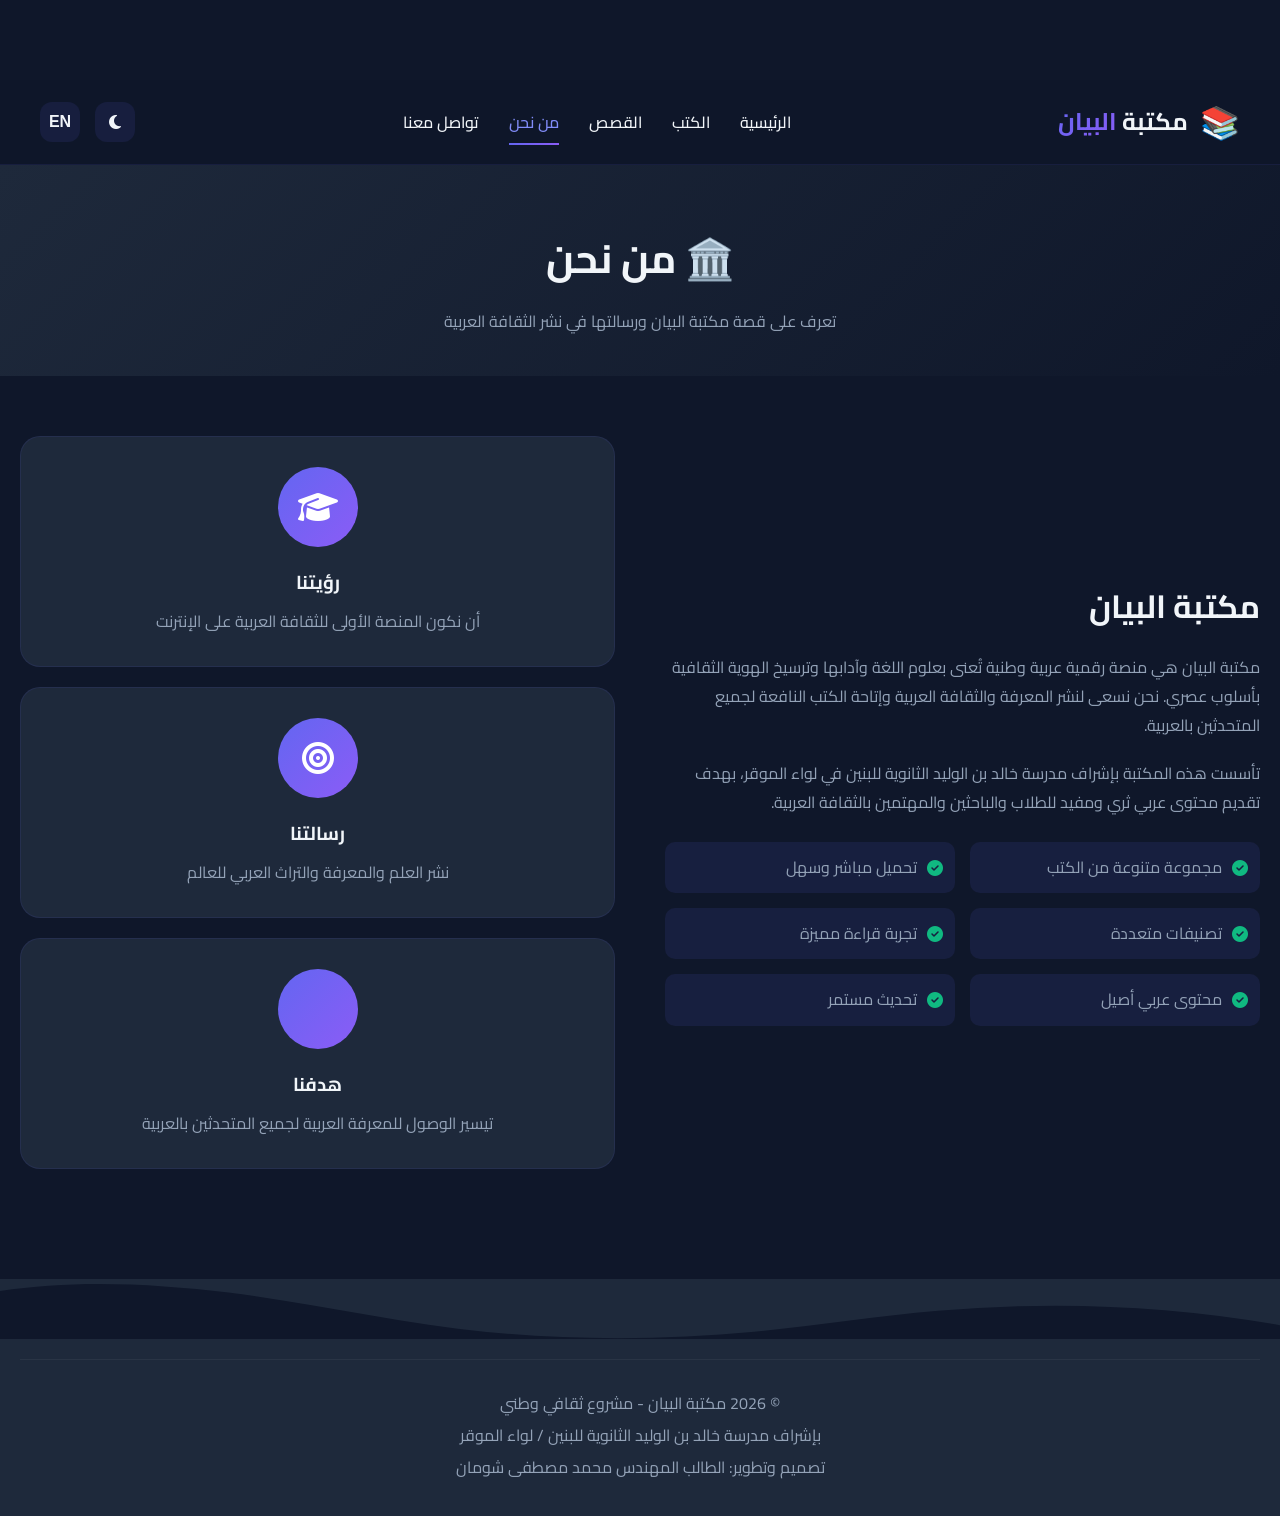
==== pages/about.html @ 8b84b19a "Add files via upload" ====
<!DOCTYPE html>
<html lang="ar" dir="rtl">
<head>
<meta charset="UTF-8">
<meta name="viewport" content="width=device-width, initial-scale=1.0">
<title data-i18n="aboutPageTitle">من نحن | مكتبة البيان</title>
<link rel="preconnect" href="https://fonts.googleapis.com">
<link rel="preconnect" href="https://fonts.gstatic.com" crossorigin>
<link href="https://fonts.googleapis.com/css2?family=Cairo:wght@300;400;500;600;700;800;900&display=swap" rel="stylesheet">
<link rel="stylesheet" href="https://cdnjs.cloudflare.com/ajax/libs/font-awesome/6.4.0/css/all.min.css">
<link rel="stylesheet" href="../style.css">
<style>
  body {
    padding-top: 80px;
    background: var(--dark-bg);
  }
  .page-header {
    text-align: center;
    padding: 60px 20px 40px;
    background: linear-gradient(135deg, #1e293b 0%, #0f172a 100%);
  }
  .page-header h1 {
    font-size: 2.5rem;
    margin-bottom: 15px;
  }
  .page-header p {
    color: var(--text-secondary);
    max-width: 600px;
    margin: 0 auto;
  }
  .about-page-section {
    padding: 60px 0;
  }
  .about-page-grid {
    display: grid;
    grid-template-columns: 1fr 1fr;
    gap: 50px;
    align-items: center;
  }
  .about-page-content h2 {
    font-size: 2rem;
    margin-bottom: 20px;
  }
  .about-page-content p {
    color: var(--text-secondary);
    line-height: 1.8;
    margin-bottom: 20px;
  }
  .about-page-features {
    display: grid;
    grid-template-columns: 1fr 1fr;
    gap: 15px;
    margin-top: 25px;
  }
  .about-page-features .feature-item {
    display: flex;
    align-items: center;
    gap: 10px;
    padding: 12px;
    background: rgba(99, 102, 241, 0.1);
    border-radius: 10px;
  }
  .about-page-features .feature-item i {
    color: var(--accent-color);
  }
  .about-page-visual {
    display: grid;
    gap: 20px;
  }
  .about-page-card {
    background: var(--dark-card);
    padding: 30px;
    border-radius: 20px;
    text-align: center;
    border: 1px solid rgba(99, 102, 241, 0.1);
  }
  .about-page-card .about-icon {
    width: 80px;
    height: 80px;
    margin: 0 auto 20px;
    background: linear-gradient(135deg, #6366f1 0%, #8b5cf6 100%);
    border-radius: 50%;
    display: flex;
    align-items: center;
    justify-content: center;
    font-size: 2rem;
    color: white;
  }
  .about-page-card h3 {
    margin-bottom: 10px;
  }
  .about-page-card p {
    color: var(--text-secondary);
    margin: 0;
  }
  @media (max-width: 768px) {
    .about-page-grid {
      grid-template-columns: 1fr;
    }
  }
</style>
</head>
<body>

<header class="main-header">
  <nav class="navbar">
    <div class="logo">
      <span class="logo-icon">📚</span>
      <span class="logo-text"><a href="../index.html" style="text-decoration:none;color:inherit;" data-i18n="libraryName">مكتبة <span class="highlight">البيان</span></a></span>
    </div>
    <ul class="nav-links">
      <li><a href="../index.html" data-i18n="home">الرئيسية</a></li>
      <li><a href="books.html" data-i18n="books">الكتب</a></li>
      <li><a href="stories.html" data-i18n="stories">القصص</a></li>
      <li><a href="about.html" class="active" data-i18n="about">من نحن</a></li>
      <li><a href="contact.html" data-i18n="contact">تواصل معنا</a></li>
    </ul>
    <div class="nav-controls">
      <button class="theme-btn" onclick="toggleTheme()" data-i18n-title="toggleTheme" title="تبديل الوضع"><i class="fas fa-moon"></i></button>
      <button class="lang-btn" onclick="toggleLanguage()">EN</button>
      <button class="menu-toggle" onclick="toggleMenu()"><i class="fas fa-bars"></i></button>
    </div>
  </nav>
</header>

<div class="page-header">
  <h1 data-i18n="aboutUsPage">🏛️ من نحن</h1>
  <p data-i18n="aboutUsPageDesc">تعرف على قصة مكتبة البيان ورسالتها في نشر الثقافة العربية</p>
</div>

<section class="about-page-section">
  <div class="container">
    <div class="about-page-grid">
      <div class="about-page-content">
        <h2 data-i18n="aboutHeading">مكتبة البيان</h2>
        <p data-i18n="aboutDesc">مكتبة البيان هي منصة رقمية عربية وطنية تُعنى بعلوم اللغة وآدابها وترسيخ الهوية الثقافية بأسلوب عصري. نحن نسعى لنشر المعرفة والثقافة العربية وإتاحة الكتب النافعة لجميع المتحدثين بالعربية.</p>
        <p data-i18n="aboutDesc2">تأسست هذه المكتبة بإشراف مدرسة خالد بن الوليد الثانوية للبنين في لواء الموقر، بهدف تقديم محتوى عربي ثري ومفيد للطلاب والباحثين والمهتمين بالثقافة العربية.</p>
        
        <div class="about-page-features">
          <div class="feature-item">
            <i class="fas fa-check-circle"></i>
            <span data-i18n="diverseBooksCollection">مجموعة متنوعة من الكتب</span>
          </div>
          <div class="feature-item">
            <i class="fas fa-check-circle"></i>
            <span data-i18n="easyDirectDownload">تحميل مباشر وسهل</span>
          </div>
          <div class="feature-item">
            <i class="fas fa-check-circle"></i>
            <span data-i18n="multipleCategoriesOption">تصنيفات متعددة</span>
          </div>
          <div class="feature-item">
            <i class="fas fa-check-circle"></i>
            <span data-i18n="greatReadingExperience">تجربة قراءة مميزة</span>
          </div>
          <div class="feature-item">
            <i class="fas fa-check-circle"></i>
            <span data-i18n="authenticArabicContent">محتوى عربي أصيل</span>
          </div>
          <div class="feature-item">
            <i class="fas fa-check-circle"></i>
            <span data-i18n="continuousUpdate">تحديث مستمر</span>
          </div>
        </div>
      </div>
      
      <div class="about-page-visual">
        <div class="about-page-card">
          <div class="about-icon"><i class="fas fa-graduation-cap"></i></div>
          <h3 data-i18n="ourVisionPage">رؤيتنا</h3>
          <p data-i18n="visionTextPage">أن نكون المنصة الأولى للثقافة العربية على الإنترنت</p>
        </div>
        <div class="about-page-card">
          <div class="about-icon"><i class="fas fa-bullseye"></i></div>
          <h3 data-i18n="ourMissionPage">رسالتنا</h3>
          <p data-i18n="missionTextPage">نشر العلم والمعرفة والتراث العربي للعالم</p>
        </div>
        <div class="about-page-card">
          <div class="about-icon"><i class="fas fa-target"></i></div>
          <h3 data-i18n="ourGoalPage">هدفنا</h3>
          <p data-i18n="goalTextPage">تيسير الوصول للمعرفة العربية لجميع المتحدثين بالعربية</p>
        </div>
      </div>
    </div>
  </div>
</section>

<footer class="main-footer">
  <div class="footer-wave">
    <svg data-name="Layer 1" xmlns="http://www.w3.org/2000/svg" viewBox="0 0 1200 120" preserveAspectRatio="none">
      <path d="M321.39,56.44c58-10.79,114.16-30.13,172-41.86,82.39-16.72,168.19-17.73,250.45-.39C823.78,31,906.67,72,985.66,92.83c70.05,18.48,146.53,26.09,214.34,3V0H0V27.35A600.21,600.21,0,0,0,321.39,56.44Z" class="shape-fill"></path>
    </svg>
  </div>
  <div class="footer-content">
    <div class="container">
      <div class="footer-bottom">
        <p>© 2026 <span data-i18n="footerBrand">مكتبة البيان</span> - <span data-i18n="copyright">مشروع ثقافي وطني</span></p>
        <p data-i18n="supervisedBySchool">بإشراف مدرسة خالد بن الوليد الثانوية للبنين / لواء الموقر</p>
         <p>تصميم وتطوير: الطالب المهندس محمد مصطفى شومان</p>
      </div>
    </div>
  </div>
</footer>

<div class="toast-container" id="toastContainer"></div>

<script src="../script.js"></script>
<script>
  document.addEventListener('DOMContentLoaded', function() {
    loadPreferences();
  });
</script>
</body>
</html>
---- style.css ----
/* ===================================
   مكتبة البيان - تصميم احترافي
   =================================== */

/* CSS Variables */
:root {
  --primary-color: #6366f1;
  --primary-dark: #4f46e5;
  --primary-light: #818cf8;
  --secondary-color: #f59e0b;
  --accent-color: #10b981;
  --danger-color: #ef4444;
  --dark-bg: #0f172a;
  --dark-card: #1e293b;
  --dark-border: #334155;
  --light-bg: #f8fafc;
  --light-card: #ffffff;
  --text-primary: #f1f5f9;
  --text-secondary: #94a3b8;
  --text-dark: #1e293b;
  --gradient-primary: linear-gradient(135deg, #6366f1 0%, #8b5cf6 100%);
  --gradient-hero: linear-gradient(135deg, #1e293b 0%, #0f172a 50%, #1e1b4b 100%);
  --shadow-sm: 0 1px 2px 0 rgba(0, 0, 0, 0.05);
  --shadow-md: 0 4px 6px -1px rgba(0, 0, 0, 0.1), 0 2px 4px -1px rgba(0, 0, 0, 0.06);
  --shadow-lg: 0 10px 15px -3px rgba(0, 0, 0, 0.1), 0 4px 6px -2px rgba(0, 0, 0, 0.05);
  --shadow-xl: 0 20px 25px -5px rgba(0, 0, 0, 0.1), 0 10px 10px -5px rgba(0, 0, 0, 0.04);
  --shadow-glow: 0 0 40px rgba(99, 102, 241, 0.3);
  --radius-sm: 8px;
  --radius-md: 12px;
  --radius-lg: 20px;
  --radius-xl: 30px;
  --transition: all 0.3s cubic-bezier(0.4, 0, 0.2, 1);
}

/* Light Mode Variables - محسن */
body.light {
  --light-bg: #f5f0e8;
  --light-card: #ffffff;
  --light-border: #e8e0d5;
  --text-primary: #2d3436;
  --text-secondary: #636e72;
  --text-light: #b2bec3;
  --gradient-light: linear-gradient(135deg, #f5f0e8 0%, #faf8f5 50%, #f0ebe3 100%);
  --gradient-hero-light: linear-gradient(135deg, #f5f0e8 0%, #e8dfd5 50%, #ddd5c8 100%);
  --shadow-light: 0 4px 20px rgba(139, 92, 246, 0.08);
  --shadow-card: 0 2px 12px rgba(45, 52, 54, 0.06);
  --shadow-hover: 0 8px 30px rgba(139, 92, 246, 0.12);
  --accent-purple: #8b5cf6;
  --accent-warm: #d4a574;
  --surface-elevated: #ffffff;
  --surface-subtle: #faf8f5;
  --divider: #e8e0d5;
}

/* Reset & Base */
* {
  margin: 0;
  padding: 0;
  box-sizing: border-box;
}

html {
  scroll-behavior: smooth;
}

html, body {
  overflow-x: hidden;
}

body {
  font-family: 'Cairo', 'Amiri', sans-serif;
  background: var(--dark-bg);
  color: var(--text-primary);
  line-height: 1.7;
  overflow-x: hidden;
  transition: var(--transition);
}

/* Custom Scrollbar */
::-webkit-scrollbar {
  width: 10px;
}

::-webkit-scrollbar-track {
  background: var(--dark-bg);
}

::-webkit-scrollbar-thumb {
  background: var(--primary-color);
  border-radius: 5px;
}

::-webkit-scrollbar-thumb:hover {
  background: var(--primary-light);
}

body.light {
  background: var(--light-bg);
  color: var(--text-dark);
}

.container {
  max-width: 1400px;
  margin: 0 auto;
  padding: 0 20px;
}

/* ===================================
   Header & Navigation
   =================================== */
.main-header {
  position: relative;
  top: 0;
  left: 0;
  right: 0;
  z-index: 1000;
  background: rgba(15, 23, 42, 0.95);
  backdrop-filter: blur(20px);
  border-bottom: 1px solid rgba(99, 102, 241, 0.1);
  transition: var(--transition);
}

body.light .main-header {
  background: rgba(255, 255, 255, 0.95);
}

.main-header.scrolled {
  background: rgba(15, 23, 42, 0.98);
  box-shadow: var(--shadow-lg);
}

.navbar {
  display: flex;
  justify-content: space-between;
  align-items: center;
  padding: 15px 40px;
  max-width: 1400px;
  margin: 0 auto;
}

.logo {
  display: flex;
  align-items: center;
  gap: 12px;
  font-size: 1.5rem;
  font-weight: 700;
}

.logo-icon {
  font-size: 2rem;
  animation: float 3s ease-in-out infinite;
}

/* ===================================
   Parallax Effect - تأثير الحركة مع المؤشر
   =================================== */
.parallax-container {
  position: relative;
  overflow: hidden;
  perspective: 1000px;
}

.parallax-layer {
  position: absolute;
  top: 0;
  left: 0;
  width: 100%;
  height: 100%;
  pointer-events: none;
  transition: transform 0.1s ease-out;
}

.parallax-layer-1 {
  z-index: 1;
}

.parallax-layer-2 {
  z-index: 2;
}

.parallax-layer-3 {
  z-index: 3;
}

/* تأثير حركة الخلفية مع المؤشر */
.hero-section {
  transition: transform 0.08s ease-out;
}

/* Cards و العناصر المتموجة */
.floating-card {
  transition: transform 0.12s ease-out;
}

/* تحسين الحركة */
@keyframes float {
  0%, 100% { transform: translateY(0); }
  50% { transform: translateY(-10px); }
}

.logo .highlight {
  background: var(--gradient-primary);
  -webkit-background-clip: text;
  -webkit-text-fill-color: transparent;
  background-clip: text;
}

.nav-links {
  display: flex;
  list-style: none;
  gap: 30px;
}

.nav-links a {
  color: var(--text-primary);
  text-decoration: none;
  font-weight: 500;
  font-size: 1rem;
  position: relative;
  padding: 8px 0;
  transition: var(--transition);
}

body.light .nav-links a {
  color: var(--text-dark);
}

.nav-links a::after {
  content: '';
  position: absolute;
  bottom: 0;
  left: 0;
  width: 0;
  height: 2px;
  background: var(--gradient-primary);
  transition: var(--transition);
}

.nav-links a:hover::after,
.nav-links a.active::after {
  width: 100%;
}

.nav-links a:hover,
.nav-links a.active {
  color: var(--primary-light);
}

.nav-controls {
  display: flex;
  align-items: center;
  gap: 15px;
}

.theme-btn, .lang-btn, .menu-toggle {
  width: 40px;
  height: 40px;
  border: none;
  border-radius: var(--radius-md);
  background: rgba(99, 102, 241, 0.1);
  color: var(--text-primary);
  cursor: pointer;
  display: flex;
  align-items: center;
  justify-content: center;
  font-size: 1rem;
  font-weight: 600;
  transition: var(--transition);
}

body.light .theme-btn,
body.light .lang-btn,
body.light .menu-toggle {
  background: rgba(99, 102, 241, 0.1);
  color: var(--text-dark);
}

.theme-btn:hover, .lang-btn:hover, .menu-toggle:hover {
  background: var(--primary-color);
  transform: translateY(-2px);
}

.barcode-btn {
  width: 40px;
  height: 40px;
  border: none;
  border-radius: var(--radius-md);
  background: rgba(99, 102, 241, 0.1);
  color: var(--text-primary);
  cursor: pointer;
  display: flex;
  align-items: center;
  justify-content: center;
  font-size: 1rem;
  font-weight: 600;
  transition: var(--transition);
}

body.light .barcode-btn {
  background: rgba(99, 102, 241, 0.1);
  color: var(--text-dark);
}

.barcode-btn:hover {
  background: var(--primary-color);
  transform: translateY(-2px);
}

.menu-toggle {
  display: none;
}

/* ===================================
   Hero Section
   =================================== */
.hero-section {
  min-height: 100vh;
  display: flex;
  align-items: center;
  padding: 120px 40px 60px;
  background: var(--gradient-hero);
  position: relative;
  overflow: hidden;
}

.hero-section::before {
  content: '';
  position: absolute;
  top: 0;
  left: 0;
  right: 0;
  bottom: 0;
  background: 
    radial-gradient(circle at 20% 50%, rgba(99, 102, 241, 0.15) 0%, transparent 50%),
    radial-gradient(circle at 80% 20%, rgba(139, 92, 246, 0.1) 0%, transparent 40%),
    radial-gradient(circle at 40% 80%, rgba(16, 185, 129, 0.08) 0%, transparent 40%);
}

.hero-content {
  flex: 1;
  max-width: 700px;
  position: relative;
  z-index: 2;
}

.hero-title {
  margin-bottom: 25px;
}

.title-line {
  display: block;
  font-size: 1.5rem;
  color: var(--primary-light);
  margin-bottom: 10px;
  animation: fadeInUp 0.8s ease-out;
}

.title-main {
  display: block;
  font-size: 4rem;
  font-weight: 800;
  line-height: 1.2;
  background: linear-gradient(135deg, #fff 0%, #c4b5fd 50%, #6366f1 100%);
  -webkit-background-clip: text;
  -webkit-text-fill-color: transparent;
  background-clip: text;
  animation: fadeInUp 0.8s ease-out 0.2s both;
}

.title-sub {
  display: block;
  font-size: 1.8rem;
  color: var(--secondary-color);
  margin-top: 10px;
  animation: fadeInUp 0.8s ease-out 0.4s both;
}

@keyframes fadeInUp {
  from {
    opacity: 0;
    transform: translateY(30px);
  }
  to {
    opacity: 1;
    transform: translateY(0);
  }
}

.hero-description {
  font-size: 1.2rem;
  color: var(--text-secondary);
  margin-bottom: 35px;
  animation: fadeInUp 0.8s ease-out 0.6s both;
}

.hero-buttons {
  display: flex;
  gap: 20px;
  animation: fadeInUp 0.8s ease-out 0.8s both;
}

.btn-primary, .btn-secondary {
  padding: 15px 35px;
  border-radius: var(--radius-lg);
  font-size: 1.1rem;
  font-weight: 600;
  text-decoration: none;
  display: inline-flex;
  align-items: center;
  gap: 10px;
  transition: var(--transition);
  cursor: pointer;
  border: none;
}

.btn-primary {
  background: var(--gradient-primary);
  color: white;
  box-shadow: 0 4px 20px rgba(99, 102, 241, 0.4);
}

.btn-primary:hover {
  transform: translateY(-3px);
  box-shadow: 0 8px 30px rgba(99, 102, 241, 0.5);
}

.btn-secondary {
  background: rgba(255, 255, 255, 0.1);
  color: white;
  border: 2px solid rgba(255, 255, 255, 0.2);
}

.btn-secondary:hover {
  background: rgba(255, 255, 255, 0.2);
  transform: translateY(-3px);
}

.hero-visual {
  flex: 1;
  position: relative;
  display: flex;
  justify-content: center;
  align-items: center;
  min-height: 400px;
}

.floating-book {
  position: absolute;
  font-size: 5rem;
  animation: floatBook 6s ease-in-out infinite;
  filter: drop-shadow(0 10px 30px rgba(0, 0, 0, 0.3));
}

.book-1 {
  top: 10%;
  left: 20%;
  animation-delay: 0s;
}

.book-2 {
  top: 50%;
  right: 20%;
  animation-delay: 2s;
  font-size: 4rem;
}

.book-3 {
  bottom: 10%;
  left: 40%;
  animation-delay: 4s;
  font-size: 3.5rem;
}

@keyframes floatBook {
  0%, 100% { transform: translateY(0) rotate(0deg); }
  50% { transform: translateY(-20px) rotate(5deg); }
}

.hero-circle {
  width: 300px;
  height: 300px;
  border-radius: 50%;
  background: var(--gradient-primary);
  opacity: 0.2;
  filter: blur(80px);
  animation: pulse 4s ease-in-out infinite;
}

@keyframes pulse {
  0%, 100% { transform: scale(1); opacity: 0.2; }
  50% { transform: scale(1.2); opacity: 0.3; }
}

/* Stats Bar */
.stats-bar {
  display: flex;
  justify-content: center;
  gap: 60px;
  padding: 40px;
  background: rgba(30, 41, 59, 0.5);
  backdrop-filter: blur(10px);
  border-top: 1px solid rgba(99, 102, 241, 0.1);
  position: relative;
  z-index: 10;
  margin-top: -1px;
}

.stat-item {
  text-align: center;
  padding: 20px 30px;
  background: rgba(255, 255, 255, 0.03);
  border-radius: var(--radius-lg);
  border: 1px solid rgba(255, 255, 255, 0.05);
  transition: var(--transition);
}

.stat-item:hover {
  transform: translateY(-5px);
  background: rgba(99, 102, 241, 0.1);
  border-color: var(--primary-color);
}

.stat-icon {
  font-size: 2rem;
  color: var(--primary-light);
  margin-bottom: 10px;
}

.stat-number {
  font-size: 2.5rem;
  font-weight: 800;
  color: white;
  line-height: 1;
}

.stat-label {
  font-size: 0.95rem;
  color: var(--text-secondary);
  margin-top: 5px;
}

/* ===================================
   Sections Common
   =================================== */
.section-header {
  text-align: center;
  margin-bottom: 50px;
}

.section-badge {
  display: inline-block;
  padding: 8px 20px;
  background: var(--gradient-primary);
  color: white;
  border-radius: 50px;
  font-size: 0.85rem;
  font-weight: 600;
  text-transform: uppercase;
  letter-spacing: 1px;
  margin-bottom: 15px;
}

.section-header h2 {
  font-size: 2.5rem;
  font-weight: 700;
  margin-bottom: 10px;
}

.section-header p {
  color: var(--text-secondary);
  font-size: 1.1rem;
}

/* ===================================
   Featured Book Section
   =================================== */
.featured-section {
  padding: 80px 0;
  background: var(--dark-card);
  position: relative;
  overflow: hidden;
}

.featured-section::before {
  content: '';
  position: absolute;
  top: 0;
  left: 0;
  right: 0;
  height: 1px;
  background: linear-gradient(90deg, transparent, var(--primary-color), transparent);
}

.featured-book {
  display: flex;
  gap: 40px;
  padding: 40px;
  background: rgba(99, 102, 241, 0.05);
  border-radius: var(--radius-xl);
  border: 1px solid rgba(99, 102, 241, 0.2);
  align-items: center;
  transition: var(--transition);
}

.featured-book:hover {
  transform: translateY(-5px);
  box-shadow: var(--shadow-glow);
}

.featured-book-cover {
  flex-shrink: 0;
  width: 200px;
  height: 280px;
  background: var(--gradient-primary);
  border-radius: var(--radius-lg);
  display: flex;
  align-items: center;
  justify-content: center;
  font-size: 5rem;
  box-shadow: var(--shadow-xl);
}

.featured-book-info {
  flex: 1;
}

.featured-book-info h3 {
  font-size: 2rem;
  margin-bottom: 10px;
}

.featured-book-author {
  color: var(--primary-light);
  font-size: 1.1rem;
  margin-bottom: 15px;
}

.featured-book-desc {
  color: var(--text-secondary);
  margin-bottom: 20px;
  line-height: 1.8;
}

.featured-book-meta {
  display: flex;
  gap: 30px;
  margin-bottom: 25px;
}

.meta-item {
  display: flex;
  align-items: center;
  gap: 8px;
  color: var(--text-secondary);
}

.meta-item i {
  color: var(--secondary-color);
}

.rating-stars {
  color: var(--secondary-color);
}

/* ===================================
   Books Section
   =================================== */
.books-section {
  padding: 100px 0;
  background: var(--dark-bg);
}

.search-filter-bar {
  display: flex;
  justify-content: space-between;
  align-items: center;
  gap: 20px;
  margin-bottom: 30px;
  flex-wrap: wrap;
}

.search-box {
  flex: 1;
  min-width: 300px;
  position: relative;
}

.search-box i {
  position: absolute;
  right: 20px;
  top: 50%;
  transform: translateY(-50%);
  color: var(--text-secondary);
}

.search-box input {
  width: 100%;
  padding: 15px 50px 15px 20px;
  border: 2px solid rgba(99, 102, 241, 0.2);
  border-radius: var(--radius-lg);
  background: var(--dark-card);
  color: white;
  font-size: 1rem;
  font-family: inherit;
  transition: var(--transition);
}

body.light .search-box input {
  background: white;
  color: var(--text-dark);
  border-color: #e2e8f0;
}

.search-box input:focus {
  outline: none;
  border-color: var(--primary-color);
  box-shadow: 0 0 0 4px rgba(99, 102, 241, 0.1);
}

.filter-group {
  display: flex;
  gap: 15px;
}

.filter-group select {
  padding: 15px 20px;
  border: 2px solid rgba(99, 102, 241, 0.2);
  border-radius: var(--radius-md);
  background: var(--dark-card);
  color: white;
  font-size: 0.95rem;
  font-family: inherit;
  cursor: pointer;
  transition: var(--transition);
}

body.light .filter-group select {
  background: white;
  color: var(--text-dark);
  border-color: #e2e8f0;
}

.filter-group select:focus {
  outline: none;
  border-color: var(--primary-color);
}

/* Tabs */
.tabs-container {
  display: flex;
  justify-content: center;
  gap: 10px;
  margin-bottom: 40px;
  flex-wrap: wrap;
}

.tab-btn {
  padding: 12px 25px;
  border: none;
  border-radius: var(--radius-lg);
  background: rgba(99, 102, 241, 0.1);
  color: var(--text-secondary);
  font-size: 1rem;
  font-weight: 500;
  font-family: inherit;
  cursor: pointer;
  transition: var(--transition);
}

.tab-btn:hover {
  background: rgba(99, 102, 241, 0.2);
  color: white;
}

.tab-btn.active {
  background: var(--gradient-primary);
  color: white;
  box-shadow: 0 4px 15px rgba(99, 102, 241, 0.4);
}

/* Books Grid */
.books-grid {
  display: grid;
  grid-template-columns: repeat(auto-fill, minmax(280px, 1fr));
  gap: 30px;
}

.book-card {
  background: var(--dark-card);
  border-radius: var(--radius-lg);
  overflow: hidden;
  border: 1px solid rgba(255, 255, 255, 0.05);
  transition: var(--transition);
  position: relative;
}

.book-card:hover {
  transform: translateY(-10px);
  box-shadow: var(--shadow-xl);
  border-color: rgba(99, 102, 241, 0.3);
}

.book-card-favorite {
  position: absolute;
  top: 15px;
  left: 15px;
  width: 40px;
  height: 40px;
  border-radius: 50%;
  background: rgba(255, 255, 255, 0.1);
  border: none;
  cursor: pointer;
  display: flex;
  align-items: center;
  justify-content: center;
  font-size: 1.2rem;
  transition: var(--transition);
  z-index: 2;
}

.book-card-favorite:hover {
  transform: scale(1.1);
}

.book-card-favorite.active {
  background: var(--danger-color);
}

.book-cover {
  height: 200px;
  display: flex;
  align-items: center;
  justify-content: center;
  font-size: 4rem;
  position: relative;
  overflow: hidden;
}

.book-cover.navy { background: linear-gradient(135deg, #1e3a8a 0%, #3b82f6 100%); }
.book-cover.green { background: linear-gradient(135deg, #065f46 0%, #10b981 100%); }
.book-cover.purple { background: linear-gradient(135deg, #5b21b6 0%, #8b5cf6 100%); }
.book-cover.orange { background: linear-gradient(135deg, #c2410c 0%, #f97316 100%); }
.book-cover.red { background: linear-gradient(135deg, #991b1b 0%, #ef4444 100%); }
.book-cover.teal { background: linear-gradient(135deg, #115e59 0%, #14b8a6 100%); }
.book-cover.gold { background: linear-gradient(135deg, #ca8a04 0%, #fbbf24 100%); }

.book-badge {
  position: absolute;
  top: 15px;
  right: 15px;
  padding: 5px 12px;
  background: var(--secondary-color);
  color: white;
  border-radius: 20px;
  font-size: 0.75rem;
  font-weight: 600;
}

.book-info {
  padding: 20px;
}

.book-category {
  display: inline-block;
  padding: 4px 12px;
  background: rgba(99, 102, 241, 0.2);
  color: var(--primary-light);
  border-radius: 20px;
  font-size: 0.8rem;
  margin-bottom: 10px;
}

.book-title {
  font-size: 1.3rem;
  font-weight: 600;
  margin-bottom: 8px;
  line-height: 1.4;
}

.book-author {
  color: var(--text-secondary);
  font-size: 0.95rem;
  margin-bottom: 15px;
}

.book-rating {
  display: flex;
  align-items: center;
  gap: 8px;
  margin-bottom: 15px;
}

.book-rating .stars {
  color: var(--secondary-color);
}

.book-rating .rating-value {
  color: var(--text-secondary);
  font-size: 0.9rem;
}

.book-stats {
  display: flex;
  justify-content: space-between;
  align-items: center;
  padding-top: 15px;
  border-top: 1px solid rgba(255, 255, 255, 0.05);
}

.book-reads {
  display: flex;
  align-items: center;
  gap: 5px;
  color: var(--text-secondary);
  font-size: 0.9rem;
}

.book-actions {
  display: flex;
  gap: 10px;
}

.btn-view, .btn-favorite {
  padding: 10px 15px;
  border: none;
  border-radius: var(--radius-sm);
  cursor: pointer;
  font-size: 0.9rem;
  font-family: inherit;
  transition: var(--transition);
}

.btn-view {
  background: var(--gradient-primary);
  color: white;
}

.btn-view:hover {
  transform: scale(1.05);
}

.btn-favorite {
  background: rgba(255, 255, 255, 0.1);
  color: var(--text-secondary);
}

.btn-favorite:hover {
  background: rgba(239, 68, 68, 0.2);
  color: var(--danger-color);
}

.btn-favorite.active {
  background: var(--danger-color);
  color: white;
}

/* ===================================
   Categories Section
   =================================== */
.categories-section {
  padding: 100px 0;
  background: var(--dark-card);
}

.categories-grid {
  display: grid;
  grid-template-columns: repeat(auto-fill, minmax(180px, 1fr));
  gap: 25px;
}

.category-card {
  background: rgba(99, 102, 241, 0.05);
  border: 1px solid rgba(99, 102, 241, 0.1);
  border-radius: var(--radius-lg);
  padding: 30px 20px;
  text-align: center;
  cursor: pointer;
  transition: var(--transition);
}

.category-card:hover {
  transform: translateY(-8px);
  background: rgba(99, 102, 241, 0.15);
  border-color: var(--primary-color);
  box-shadow: var(--shadow-glow);
}

.category-icon {
  width: 70px;
  height: 70px;
  margin: 0 auto 20px;
  background: var(--gradient-primary);
  border-radius: 50%;
  display: flex;
  align-items: center;
  justify-content: center;
  font-size: 1.8rem;
  color: white;
}

.category-card h3 {
  font-size: 1.2rem;
  margin-bottom: 8px;
}

.category-card p {
  color: var(--text-secondary);
  font-size: 0.9rem;
}

/* ===================================
   Testimonials Section
   =================================== */
.testimonials-section {
  padding: 100px 0;
  background: var(--dark-bg);
}

.testimonials-grid {
  display: grid;
  grid-template-columns: repeat(auto-fill, minmax(320px, 1fr));
  gap: 30px;
}

.testimonial-card {
  background: var(--dark-card);
  border-radius: var(--radius-lg);
  padding: 30px;
  border: 1px solid rgba(255, 255, 255, 0.05);
  transition: var(--transition);
}

.testimonial-card:hover {
  transform: translateY(-5px);
  border-color: rgba(99, 102, 241, 0.2);
}

.testimonial-content {
  position: relative;
  margin-bottom: 25px;
}

.quote-icon {
  font-size: 2rem;
  color: var(--primary-color);
  opacity: 0.3;
  position: absolute;
  top: -10px;
  right: 0;
}

.testimonial-content p {
  font-size: 1.05rem;
  line-height: 1.8;
  color: var(--text-secondary);
  padding-top: 20px;
}

.testimonial-author {
  display: flex;
  align-items: center;
  gap: 15px;
}

.author-avatar {
  width: 50px;
  height: 50px;
  background: var(--gradient-primary);
  border-radius: 50%;
  display: flex;
  align-items: center;
  justify-content: center;
  font-weight: 700;
  font-size: 1.2rem;
}

.author-info h4 {
  font-size: 1.1rem;
  margin-bottom: 5px;
}

.author-rating {
  color: var(--secondary-color);
  font-size: 0.85rem;
}

/* ===================================
   About Section
   =================================== */
.about-section {
  padding: 100px 0;
  background: var(--dark-card);
}

.about-grid {
  display: grid;
  grid-template-columns: 1fr 1fr;
  gap: 60px;
  align-items: center;
}

.about-content h2 {
  font-size: 2.5rem;
  margin-bottom: 20px;
}

.about-content > p {
  color: var(--text-secondary);
  font-size: 1.1rem;
  line-height: 1.8;
  margin-bottom: 30px;
}

.about-features {
  display: grid;
  grid-template-columns: 1fr 1fr;
  gap: 15px;
  margin-bottom: 30px;
}

.feature-item {
  display: flex;
  align-items: center;
  gap: 10px;
  color: var(--text-secondary);
}

.feature-item i {
  color: var(--accent-color);
}

.about-contact-info {
  padding-top: 20px;
  border-top: 1px solid rgba(255, 255, 255, 0.1);
}

.about-contact-info .info-item {
  display: flex;
  align-items: center;
  gap: 10px;
  color: var(--text-secondary);
}

.about-contact-info .info-item i {
  color: var(--primary-light);
}

.about-visual {
  display: grid;
  gap: 25px;
}

.about-card {
  background: rgba(99, 102, 241, 0.05);
  border: 1px solid rgba(99, 102, 241, 0.1);
  border-radius: var(--radius-lg);
  padding: 30px;
  text-align: center;
  transition: var(--transition);
}

.about-card:hover {
  transform: translateY(-5px);
  background: rgba(99, 102, 241, 0.1);
}

.about-icon {
  width: 80px;
  height: 80px;
  margin: 0 auto 20px;
  background: var(--gradient-primary);
  border-radius: 50%;
  display: flex;
  align-items: center;
  justify-content: center;
  font-size: 2rem;
  color: white;
}

.about-card h3 {
  font-size: 1.4rem;
  margin-bottom: 10px;
}

.about-card p {
  color: var(--text-secondary);
}

/* ===================================
   Contact Section
   =================================== */
.contact-section {
  padding: 100px 0;
  background: var(--dark-bg);
}

.contact-grid {
  display: grid;
  grid-template-columns: 1fr 1.2fr;
  gap: 50px;
}

.contact-info {
  display: flex;
  flex-direction: column;
  gap: 25px;
}

.contact-item {
  display: flex;
  gap: 20px;
  padding: 25px;
  background: var(--dark-card);
  border-radius: var(--radius-lg);
  border: 1px solid rgba(255, 255, 255, 0.05);
  transition: var(--transition);
}

.contact-item:hover {
  border-color: rgba(99, 102, 241, 0.3);
}

.contact-icon {
  width: 60px;
  height: 60px;
  background: var(--gradient-primary);
  border-radius: var(--radius-md);
  display: flex;
  align-items: center;
  justify-content: center;
  font-size: 1.5rem;
  color: white;
  flex-shrink: 0;
}

.contact-details h4 {
  font-size: 1.1rem;
  margin-bottom: 5px;
}

.contact-details p {
  color: var(--text-secondary);
}

.social-links {
  display: flex;
  gap: 15px;
  padding-top: 20px;
}

.social-link {
  width: 50px;
  height: 50px;
  background: var(--dark-card);
  border-radius: 50%;
  display: flex;
  align-items: center;
  justify-content: center;
  color: var(--text-secondary);
  text-decoration: none;
  transition: var(--transition);
  border: 1px solid rgba(255, 255, 255, 0.05);
}

.social-link:hover {
  background: var(--primary-color);
  color: white;
  transform: translateY(-3px);
}

.contact-form {
  background: var(--dark-card);
  padding: 40px;
  border-radius: var(--radius-xl);
  border: 1px solid rgba(255, 255, 255, 0.05);
}

.form-group {
  position: relative;
  margin-bottom: 20px;
}

.form-group input,
.form-group textarea {
  width: 100%;
  padding: 18px 50px 18px 20px;
  border: 2px solid rgba(99, 102, 241, 0.2);
  border-radius: var(--radius-md);
  background: rgba(15, 23, 42, 0.5);
  color: white;
  font-size: 1rem;
  font-family: inherit;
  transition: var(--transition);
}

body.light .form-group input,
body.light .form-group textarea {
  background: white;
  color: var(--text-dark);
}

.form-group input:focus,
.form-group textarea:focus {
  outline: none;
  border-color: var(--primary-color);
}

.form-group i {
  position: absolute;
  right: 20px;
  top: 50%;
  transform: translateY(-50%);
  color: var(--text-secondary);
}

.form-group textarea {
  resize: none;
}

.btn-submit {
  width: 100%;
  padding: 18px 30px;
  background: var(--gradient-primary);
  color: white;
  border: none;
  border-radius: var(--radius-md);
  font-size: 1.1rem;
  font-weight: 600;
  font-family: inherit;
  cursor: pointer;
  display: flex;
  align-items: center;
  justify-content: center;
  gap: 10px;
  transition: var(--transition);
}

.btn-submit:hover {
  transform: translateY(-2px);
  box-shadow: 0 8px 25px rgba(99, 102, 241, 0.4);
}

/* ===================================
   Footer
   =================================== */
.main-footer {
  position: relative;
  background: var(--dark-card);
  margin-top: 50px;
}

.footer-wave {
  position: absolute;
  top: 0;
  left: 0;
  right: 0;
  overflow: hidden;
  line-height: 0;
  transform: rotate(180deg);
}

.footer-wave svg {
  position: relative;
  display: block;
  width: calc(100% + 1.3px);
  height: 60px;
}

.footer-wave .shape-fill {
  fill: var(--dark-bg);
}

.footer-content {
  padding: 80px 0 30px;
}

.footer-grid {
  display: grid;
  grid-template-columns: 1.5fr 1fr 1fr 1.5fr;
  gap: 40px;
  margin-bottom: 40px;
}

.footer-brand h3 {
  font-size: 1.5rem;
  margin-bottom: 15px;
  display: flex;
  align-items: center;
  gap: 10px;
}

.footer-brand p {
  color: var(--text-secondary);
  line-height: 1.7;
}

.footer-links h4 {
  font-size: 1.1rem;
  margin-bottom: 20px;
}

.footer-links ul {
  list-style: none;
}

.footer-links li {
  margin-bottom: 12px;
}

.footer-links a {
  color: var(--text-secondary);
  text-decoration: none;
  transition: var(--transition);
}

.footer-links a:hover {
  color: var(--primary-light);
  padding-right: 5px;
}

.footer-newsletter p {
  color: var(--text-secondary);
  margin-bottom: 15px;
}

.newsletter-form {
  display: flex;
  gap: 10px;
}

.newsletter-form input {
  flex: 1;
  padding: 12px 15px;
  border: 2px solid rgba(99, 102, 241, 0.2);
  border-radius: var(--radius-md);
  background: rgba(15, 23, 42, 0.5);
  color: white;
  font-family: inherit;
}

body.light .newsletter-form input {
  background: white;
  color: var(--text-dark);
}

.newsletter-form button {
  padding: 12px 20px;
  background: var(--gradient-primary);
  color: white;
  border: none;
  border-radius: var(--radius-md);
  cursor: pointer;
  transition: var(--transition);
}

.newsletter-form button:hover {
  transform: translateX(-3px);
}

.footer-bottom {
  text-align: center;
  padding-top: 30px;
  border-top: 1px solid rgba(255, 255, 255, 0.05);
}

.footer-bottom p {
  color: var(--text-secondary);
  margin-bottom: 5px;
}

/* ===================================
   Modal
   =================================== */
.modal-overlay {
  display: none;
  position: fixed;
  inset: 0;
  background: rgba(0, 0, 0, 0.8);
  backdrop-filter: blur(5px);
  z-index: 2000;
  justify-content: center;
  align-items: center;
  padding: 20px;
  animation: fadeIn 0.3s ease;
}

.modal-overlay.active {
  display: flex;
}

@keyframes fadeIn {
  from { opacity: 0; }
  to { opacity: 1; }
}

.modal-container {
  background: var(--dark-card);
  border-radius: var(--radius-xl);
  max-width: 800px;
  width: 100%;
  max-height: 90vh;
  overflow-y: auto;
  position: relative;
  animation: slideUp 0.3s ease;
}

@keyframes slideUp {
  from {
    opacity: 0;
    transform: translateY(50px);
  }
  to {
    opacity: 1;
    transform: translateY(0);
  }
}

.modal-close {
  position: absolute;
  top: 20px;
  right: 20px;
  width: 45px;
  height: 45px;
  background: rgba(255, 255, 255, 0.1);
  border: none;
  border-radius: 50%;
  color: white;
  font-size: 1.2rem;
  cursor: pointer;
  transition: var(--transition);
  z-index: 10;
}

.modal-close:hover {
  background: var(--danger-color);
}

.modal-body {
  padding: 40px;
}

.modal-book {
  display: grid;
  grid-template-columns: 200px 1fr;
  gap: 30px;
}

.modal-book-cover {
  width: 200px;
  height: 280px;
  border-radius: var(--radius-lg);
  display: flex;
  align-items: center;
  justify-content: center;
  font-size: 5rem;
}

.modal-book-info h2 {
  font-size: 2rem;
  margin-bottom: 10px;
}

.modal-book-author {
  color: var(--primary-light);
  font-size: 1.2rem;
  margin-bottom: 20px;
}

.modal-book-desc {
  color: var(--text-secondary);
  line-height: 1.8;
  margin-bottom: 25px;
}

.modal-book-details {
  display: flex;
  flex-wrap: wrap;
  gap: 20px;
  margin-bottom: 25px;
}

.modal-detail {
  display: flex;
  align-items: center;
  gap: 8px;
  padding: 10px 15px;
  background: rgba(99, 102, 241, 0.1);
  border-radius: var(--radius-sm);
}

.modal-detail i {
  color: var(--primary-light);
}

.modal-actions {
  display: flex;
  gap: 15px;
}

/* ===================================
   Toast Notifications
   =================================== */
.toast-container {
  position: fixed;
  bottom: 30px;
  left: 50%;
  transform: translateX(-50%);
  z-index: 3000;
  display: flex;
  flex-direction: column;
  gap: 10px;
}

.toast {
  padding: 15px 25px;
  background: var(--dark-card);
  border-radius: var(--radius-md);
  border-right: 4px solid var(--primary-color);
  box-shadow: var(--shadow-lg);
  display: flex;
  align-items: center;
  gap: 12px;
  animation: slideIn 0.3s ease;
}

@keyframes slideIn {
  from {
    opacity: 0;
    transform: translateX(-100%);
  }
  to {
    opacity: 1;
    transform: translateX(0);
  }
}

.toast.success {
  border-color: var(--accent-color);
}

.toast.error {
  border-color: var(--danger-color);
}

.toast i {
  font-size: 1.2rem;
}

.toast.success i {
  color: var(--accent-color);
}

.toast.error i {
  color: var(--danger-color);
}

/* ===================================
   Back to Top
   =================================== */
.back-to-top {
  position: fixed;
  bottom: 30px;
  right: 30px;
  width: 50px;
  height: 50px;
  background: var(--gradient-primary);
  border: none;
  border-radius: 50%;
  color: white;
  font-size: 1.2rem;
  cursor: pointer;
  opacity: 0;
  visibility: hidden;
  transition: var(--transition);
  z-index: 1000;
  box-shadow: var(--shadow-lg);
}

.back-to-top.visible {
  opacity: 1;
  visibility: visible;
}

.back-to-top:hover {
  transform: translateY(-3px);
  box-shadow: var(--shadow-xl);
}

/* ===================================
   Responsive Design
   =================================== */
@media (max-width: 1200px) {
  .footer-grid {
    grid-template-columns: 1fr 1fr;
  }
}

@media (max-width: 992px) {
  .hero-section {
    flex-direction: column;
    text-align: center;
    padding-top: 150px;
  }

  .hero-content {
    max-width: 100%;
  }

  .hero-buttons {
    justify-content: center;
  }

  .hero-visual {
    min-height: 300px;
  }

  .stats-bar {
    flex-wrap: wrap;
    gap: 20px;
  }

  .about-grid,
  .contact-grid {
    grid-template-columns: 1fr;
  }

  .about-visual {
    order: -1;
  }
}

@media (max-width: 768px) {
  .navbar {
    padding: 15px 20px;
  }

  .nav-links {
    display: none;
    position: absolute;
    top: 100%;
    left: 0;
    right: 0;
    background: var(--dark-card);
    flex-direction: column;
    padding: 20px;
    gap: 0;
  }

  .nav-links.active {
    display: flex;
  }

  .nav-links li {
    padding: 15px 0;
    border-bottom: 1px solid rgba(255, 255, 255, 0.05);
  }

  .menu-toggle {
    display: flex;
  }

  .title-main {
    font-size: 2.5rem;
  }

  .title-sub {
    font-size: 1.3rem;
  }

  .search-filter-bar {
    flex-direction: column;
  }

  .search-box {
    min-width: 100%;
  }

  .filter-group {
    width: 100%;
    flex-wrap: wrap;
  }

  .filter-group select {
    flex: 1;
  }

  .modal-book {
    grid-template-columns: 1fr;
  }

  .modal-book-cover {
    width: 100%;
    max-width: 200px;
    margin: 0 auto;
  }

  .books-grid {
    grid-template-columns: repeat(auto-fill, minmax(240px, 1fr));
  }

  .footer-grid {
    grid-template-columns: 1fr;
    text-align: center;
  }

  .footer-brand h3 {
    justify-content: center;
  }

  .newsletter-form {
    flex-direction: column;
  }
}

@media (max-width: 480px) {
  .hero-buttons {
    flex-direction: column;
  }

  .btn-primary, .btn-secondary {
    width: 100%;
    justify-content: center;
  }

  .stats-bar {
    gap: 15px;
  }

  .stat-item {
    padding: 15px;
    min-width: 140px;
  }

  .stat-number {
    font-size: 1.8rem;
  }

  .tabs-container {
    gap: 8px;
  }

  .tab-btn {
    padding: 10px 15px;
    font-size: 0.9rem;
  }

  .categories-grid {
    grid-template-columns: repeat(2, 1fr);
  }

  .testimonials-grid {
    grid-template-columns: 1fr;
  }
}

/* Animation Classes */
.fade-in {
  animation: fadeIn 0.5s ease;
}

.slide-up {
  animation: slideUp 0.5s ease;
}

/* Light Mode Adjustments */
body.light .main-header {
  box-shadow: var(--shadow-sm);
}

body.light .book-card {
  background: white;
  box-shadow: var(--shadow-md);
}

body.light .testimonial-card,
body.light .contact-item,
body.light .about-card,
body.light .modal-container,
body.light .contact-form {
  background: white;
}

body.light .footer-brand h3,
body.light .footer-links a,
body.light .modal-book-info h2 {
  color: var(--text-dark);
}

body.light .footer-brand p,
body.light .footer-links a,
body.light .contact-details p {
  color: #64748b;
}

body.light .modal-close {
  background: #f1f5f9;
  color: var(--text-dark);
}

/* ===================================
   Enhanced Light Mode Styles - محسن
   =================================== */

/* Body Light Mode */
body.light {
  background: var(--light-bg);
}

body.light::-webkit-scrollbar-track {
  background: var(--light-bg);
}

/* Header Light Mode */
body.light .main-header {
  background: rgba(255, 255, 255, 0.98);
  border-bottom: 1px solid var(--light-border);
  box-shadow: 0 2px 20px rgba(0, 0, 0, 0.05);
}

body.light .main-header.scrolled {
  background: rgba(255, 255, 255, 0.98);
  box-shadow: 0 4px 20px rgba(139, 92, 246, 0.1);
}

/* Hero Section Light Mode */
body.light .hero-section {
  background: linear-gradient(135deg, #f5f0e8 0%, #e8dfd5 50%, #ddd5c8 100%);
}

body.light .hero-section::before {
  background: 
    radial-gradient(circle at 20% 50%, rgba(139, 92, 246, 0.1) 0%, transparent 50%),
    radial-gradient(circle at 80% 20%, rgba(212, 165, 116, 0.15) 0%, transparent 40%),
    radial-gradient(circle at 40% 80%, rgba(16, 185, 129, 0.08) 0%, transparent 40%);
}

body.light .title-main {
  background: linear-gradient(135deg, #2d3436 0%, #6366f1 50%, #8b5cf6 100%);
  -webkit-background-clip: text;
  -webkit-text-fill-color: transparent;
  background-clip: text;
}

body.light .title-line {
  color: #8b5cf6;
}

body.light .hero-description {
  color: #636e72;
}

/* Stats Bar Light Mode */
body.light .stats-bar {
  background: rgba(255, 255, 255, 0.7);
  backdrop-filter: blur(10px);
  border-top: 1px solid var(--light-border);
}

body.light .stat-item {
  background: rgba(255, 255, 255, 0.8);
  border: 1px solid var(--light-border);
}

body.light .stat-item:hover {
  background: rgba(139, 92, 246, 0.1);
  border-color: #8b5cf6;
}

body.light .stat-number {
  color: #2d3436;
}

body.light .stat-label {
  color: #636e72;
}

/* Featured Section Light Mode */
body.light .featured-section {
  background: var(--light-card);
  border-top: 1px solid var(--light-border);
  border-bottom: 1px solid var(--light-border);
}

body.light .featured-book {
  background: linear-gradient(135deg, rgba(139, 92, 246, 0.05) 0%, rgba(212, 165, 116, 0.05) 100%);
  border: 1px solid var(--light-border);
}

body.light .featured-book:hover {
  box-shadow: 0 8px 30px rgba(139, 92, 246, 0.15);
}

/* Books Section Light Mode */
body.light .books-section {
  background: var(--light-bg);
}

/* Search Box Light Mode */
body.light .search-box input {
  background: white;
  border-color: var(--light-border);
  color: #2d3436;
}

body.light .search-box input::placeholder {
  color: #b2bec3;
}

body.light .search-box input:focus {
  border-color: #8b5cf6;
  box-shadow: 0 0 0 4px rgba(139, 92, 246, 0.1);
}

/* Filter Select Light Mode */
body.light .filter-group select {
  background: white;
  border-color: var(--light-border);
  color: #2d3436;
}

body.light .filter-group select:focus {
  border-color: #8b5cf6;
}

/* Tabs Light Mode */
body.light .tab-btn {
  background: rgba(139, 92, 246, 0.08);
  color: #636e72;
}

body.light .tab-btn:hover {
  background: rgba(139, 92, 246, 0.15);
  color: #2d3436;
}

body.light .tab-btn.active {
  background: linear-gradient(135deg, #6366f1 0%, #8b5cf6 100%);
  color: white;
  box-shadow: 0 4px 15px rgba(99, 102, 241, 0.3);
}

/* Book Card Light Mode */
body.light .book-card {
  background: white;
  border: 1px solid var(--light-border);
  box-shadow: 0 2px 12px rgba(45, 52, 54, 0.06);
}

body.light .book-card:hover {
  transform: translateY(-10px);
  box-shadow: 0 12px 40px rgba(139, 92, 246, 0.15);
  border-color: rgba(139, 92, 246, 0.3);
}

body.light .book-title {
  color: #2d3436;
}

body.light .book-author {
  color: #636e72;
}

body.light .book-rating .rating-value {
  color: #636e72;
}

body.light .book-stats {
  border-top: 1px solid var(--light-border);
}

body.light .book-reads {
  color: #636e72;
}

/* Categories Light Mode */
body.light .categories-section {
  background: var(--light-card);
}

body.light .category-card {
  background: linear-gradient(135deg, rgba(139, 92, 246, 0.05) 0%, rgba(212, 165, 116, 0.05) 100%);
  border: 1px solid var(--light-border);
}

body.light .category-card:hover {
  background: rgba(139, 92, 246, 0.1);
  border-color: #8b5cf6;
  box-shadow: 0 8px 30px rgba(139, 92, 246, 0.15);
}

body.light .category-card h3 {
  color: #2d3436;
}

body.light .category-card p {
  color: #636e72;
}

/* Testimonials Light Mode */
body.light .testimonials-section {
  background: var(--light-bg);
}

body.light .testimonial-card {
  background: white;
  border: 1px solid var(--light-border);
}

body.light .testimonial-card:hover {
  border-color: rgba(139, 92, 246, 0.3);
}

body.light .testimonial-content p {
  color: #636e72;
}

body.light .author-info h4 {
  color: #2d3436;
}

/* About Section Light Mode */
body.light .about-section {
  background: var(--light-card);
}

body.light .about-content h2 {
  color: #2d3436;
}

body.light .about-content > p {
  color: #636e72;
}

body.light .feature-item {
  color: #636e72;
}

body.light .about-contact-info {
  border-top: 1px solid var(--light-border);
}

body.light .about-contact-info .info-item {
  color: #636e72;
}

body.light .about-card {
  background: linear-gradient(135deg, rgba(139, 92, 246, 0.05) 0%, rgba(212, 165, 116, 0.05) 100%);
  border: 1px solid var(--light-border);
}

body.light .about-card:hover {
  background: rgba(139, 92, 246, 0.08);
}

body.light .about-card h3 {
  color: #2d3436;
}

body.light .about-card p {
  color: #636e72;
}

/* Contact Section Light Mode */
body.light .contact-section {
  background: var(--light-bg);
}

body.light .contact-item {
  background: white;
  border: 1px solid var(--light-border);
}

body.light .contact-item:hover {
  border-color: rgba(139, 92, 246, 0.3);
}

body.light .contact-details h4 {
  color: #2d3436;
}

body.light .contact-details p {
  color: #636e72;
}

body.light .social-link {
  background: white;
  border: 1px solid var(--light-border);
  color: #636e72;
}

body.light .social-link:hover {
  background: #8b5cf6;
  color: white;
  border-color: #8b5cf6;
}

body.light .contact-form {
  background: white;
  border: 1px solid var(--light-border);
}

body.light .form-group input,
body.light .form-group textarea {
  background: #faf8f5;
  border-color: var(--light-border);
  color: #2d3436;
}

body.light .form-group input::placeholder,
body.light .form-group textarea::placeholder {
  color: #b2bec3;
}

body.light .form-group input:focus,
body.light .form-group textarea:focus {
  border-color: #8b5cf6;
}

/* Footer Light Mode */
body.light .main-footer {
  background: linear-gradient(180deg, #f5f0e8 0%, #e8dfd5 100%);
  border-top: 1px solid var(--light-border);
}

body.light .footer-wave .shape-fill {
  fill: #f5f0e8;
}

body.light .footer-brand h3 {
  color: #2d3436;
}

body.light .footer-brand p {
  color: #636e72;
}

body.light .footer-links h4 {
  color: #2d3436;
}

body.light .footer-links a {
  color: #636e72;
}

body.light .footer-links a:hover {
  color: #8b5cf6;
}

body.light .footer-newsletter p {
  color: #636e72;
}

body.light .newsletter-form input {
  background: white;
  border-color: var(--light-border);
  color: #2d3436;
}

body.light .newsletter-form input::placeholder {
  color: #b2bec3;
}

body.light .footer-bottom {
  border-top: 1px solid var(--light-border);
}

body.light .footer-bottom p {
  color: #636e72;
}

/* Modal Light Mode */
body.light .modal-overlay {
  background: rgba(45, 52, 54, 0.6);
}

body.light .modal-container {
  background: white;
  border: 1px solid var(--light-border);
}

body.light .modal-close {
  background: #f1f5f9;
  color: #2d3436;
}

body.light .modal-close:hover {
  background: #ef4444;
  color: white;
}

body.light .modal-book-info h2 {
  color: #2d3436;
}

body.light .modal-book-author {
  color: #8b5cf6;
}

body.light .modal-book-desc {
  color: #636e72;
}

body.light .modal-detail {
  background: rgba(139, 92, 246, 0.1);
}

body.light .modal-detail i {
  color: #8b5cf6;
}

/* Toast Light Mode */
body.light .toast {
  background: white;
  border: 1px solid var(--light-border);
  box-shadow: 0 4px 20px rgba(45, 52, 54, 0.1);
}

/* Section Headers Light Mode */
body.light .section-header h2 {
  color: #2d3436;
}

body.light .section-header p {
  color: #636e72;
}

/* Buttons Light Mode Enhancement */
body.light .btn-secondary {
  background: rgba(139, 92, 246, 0.1);
  color: #2d3436;
  border: 2px solid rgba(139, 92, 246, 0.3);
}

body.light .btn-secondary:hover {
  background: rgba(139, 92, 246, 0.2);
  border-color: #8b5cf6;
}

/* Book Stats Light Mode */
body.light .book-card-favorite {
  background: rgba(45, 52, 54, 0.1);
}

body.light .book-card-favorite:hover {
  background: rgba(239, 68, 68, 0.2);
}

body.light .btn-favorite {
  background: rgba(45, 52, 54, 0.08);
  color: #636e72;
}

body.light .btn-favorite:hover {
  background: rgba(239, 68, 68, 0.15);
  color: #ef4444;
}

body.light .btn-favorite.active {
  background: #ef4444;
  color: white;
}

/* Nav Links Light Mode */
body.light .nav-links {
  background: rgba(255, 255, 255, 0.98);
  border-bottom: 1px solid var(--light-border);
}

body.light .nav-links li {
  border-bottom: 1px solid var(--light-border);
}
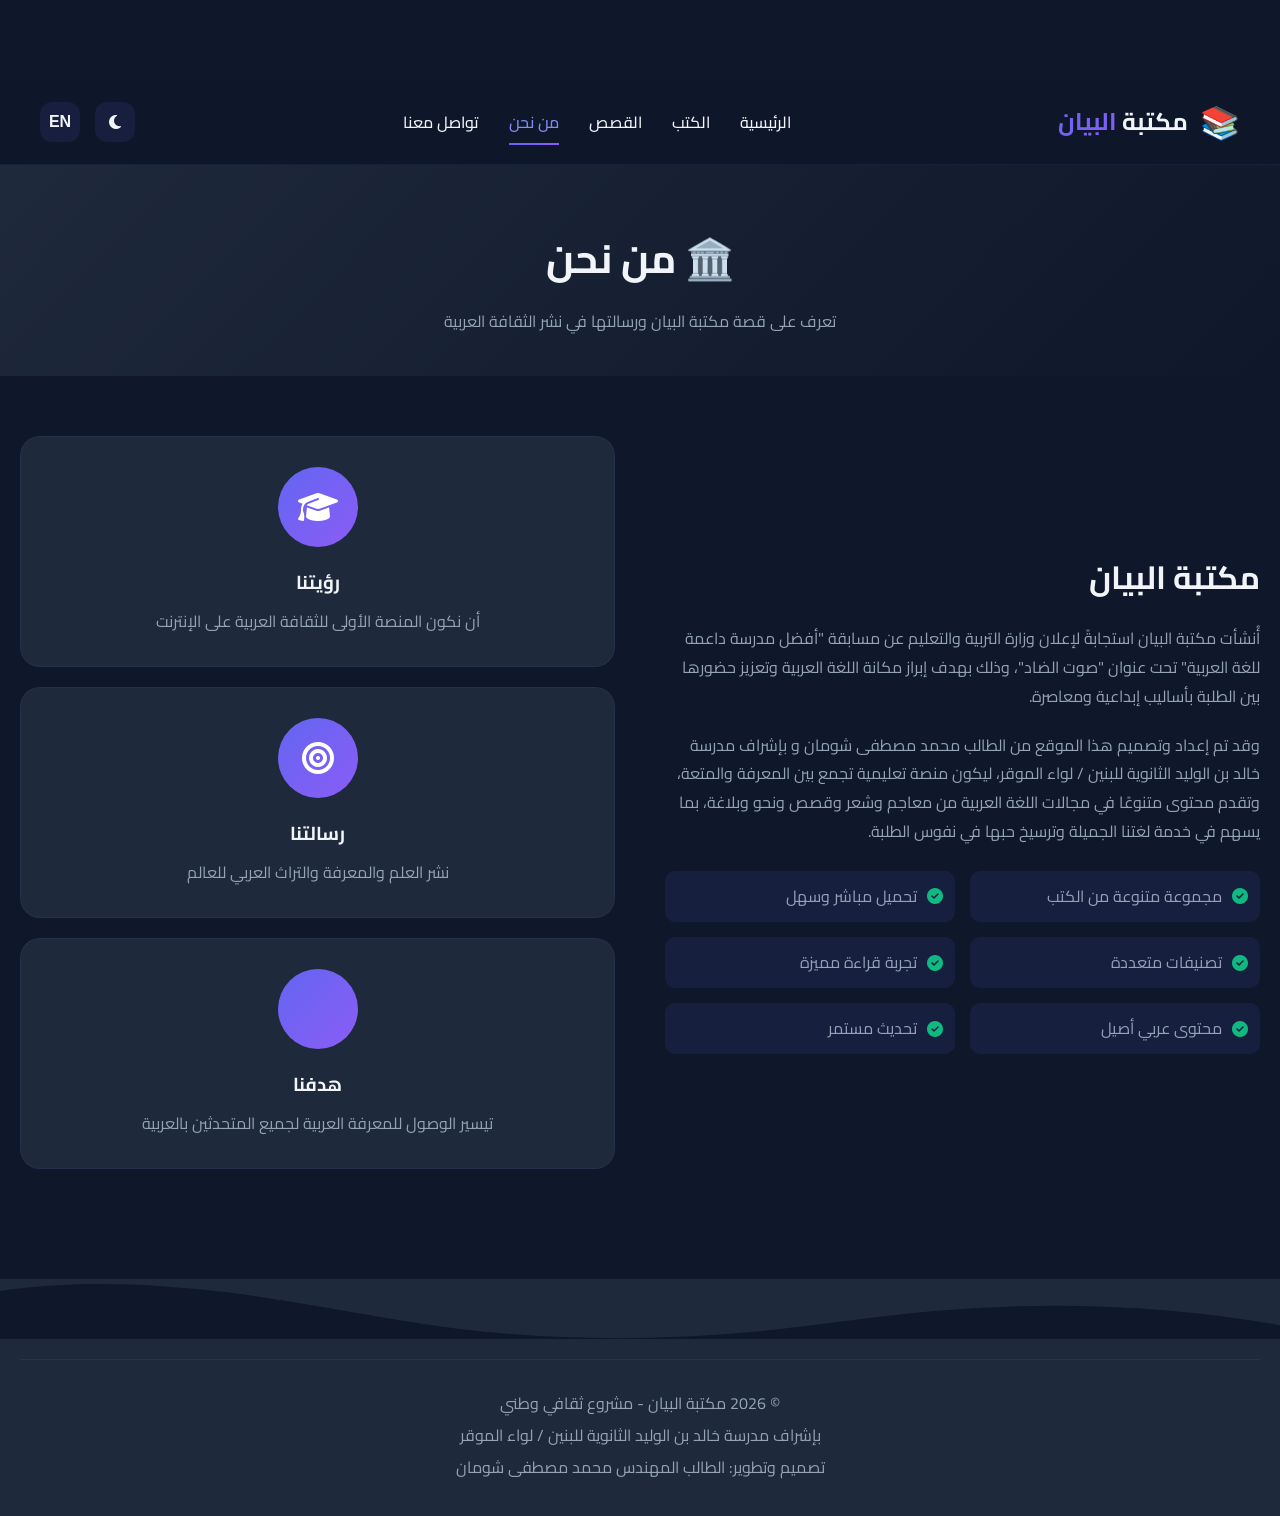
==== commit 99015ebf: "Update about.html" ====
--- a/pages/about.html
+++ b/pages/about.html
@@ -133,8 +133,8 @@
     <div class="about-page-grid">
       <div class="about-page-content">
         <h2 data-i18n="aboutHeading">مكتبة البيان</h2>
-        <p data-i18n="aboutDesc">مكتبة البيان هي منصة رقمية عربية وطنية تُعنى بعلوم اللغة وآدابها وترسيخ الهوية الثقافية بأسلوب عصري. نحن نسعى لنشر المعرفة والثقافة العربية وإتاحة الكتب النافعة لجميع المتحدثين بالعربية.</p>
-        <p data-i18n="aboutDesc2">تأسست هذه المكتبة بإشراف مدرسة خالد بن الوليد الثانوية للبنين في لواء الموقر، بهدف تقديم محتوى عربي ثري ومفيد للطلاب والباحثين والمهتمين بالثقافة العربية.</p>
+        <p data-i18n="aboutDesc"> أُنشأت مكتبة البيان استجابةً لإعلان وزارة التربية والتعليم عن مسابقة "أفضل مدرسة داعمة للغة العربية" تحت عنوان "صوت الضاد"، وذلك بهدف إبراز مكانة اللغة العربية وتعزيز حضورها بين الطلبة بأساليب إبداعية ومعاصرة. </p>
+        <p data-i18n="aboutDesc2">وقد تم إعداد وتصميم هذا الموقع من الطالب محمد مصطفى شومان و بإشراف مدرسة خالد بن الوليد الثانوية للبنين / لواء الموقر، ليكون منصة تعليمية تجمع بين المعرفة والمتعة، وتقدم محتوى متنوعًا في مجالات اللغة العربية من معاجم وشعر وقصص ونحو وبلاغة، بما يسهم في خدمة لغتنا الجميلة وترسيخ حبها في نفوس الطلبة.</p>
         
         <div class="about-page-features">
           <div class="feature-item">
@@ -213,3 +213,4 @@
 </body>
 </html>
 
+
--- a/style.css
+++ b/style.css
@@ -2369,4 +2369,18 @@
 body.light .nav-links li {
   border-bottom: 1px solid var(--light-border);
 }
-
+@media (max-width: 768px){
+
+  .featured-book{
+    flex-direction: column;
+    align-items: center;
+    gap: 20px;
+    padding: 20px;
+  }
+
+  .featured-book-cover{
+    width: 150px;
+    height: 200px;
+  }
+
+}
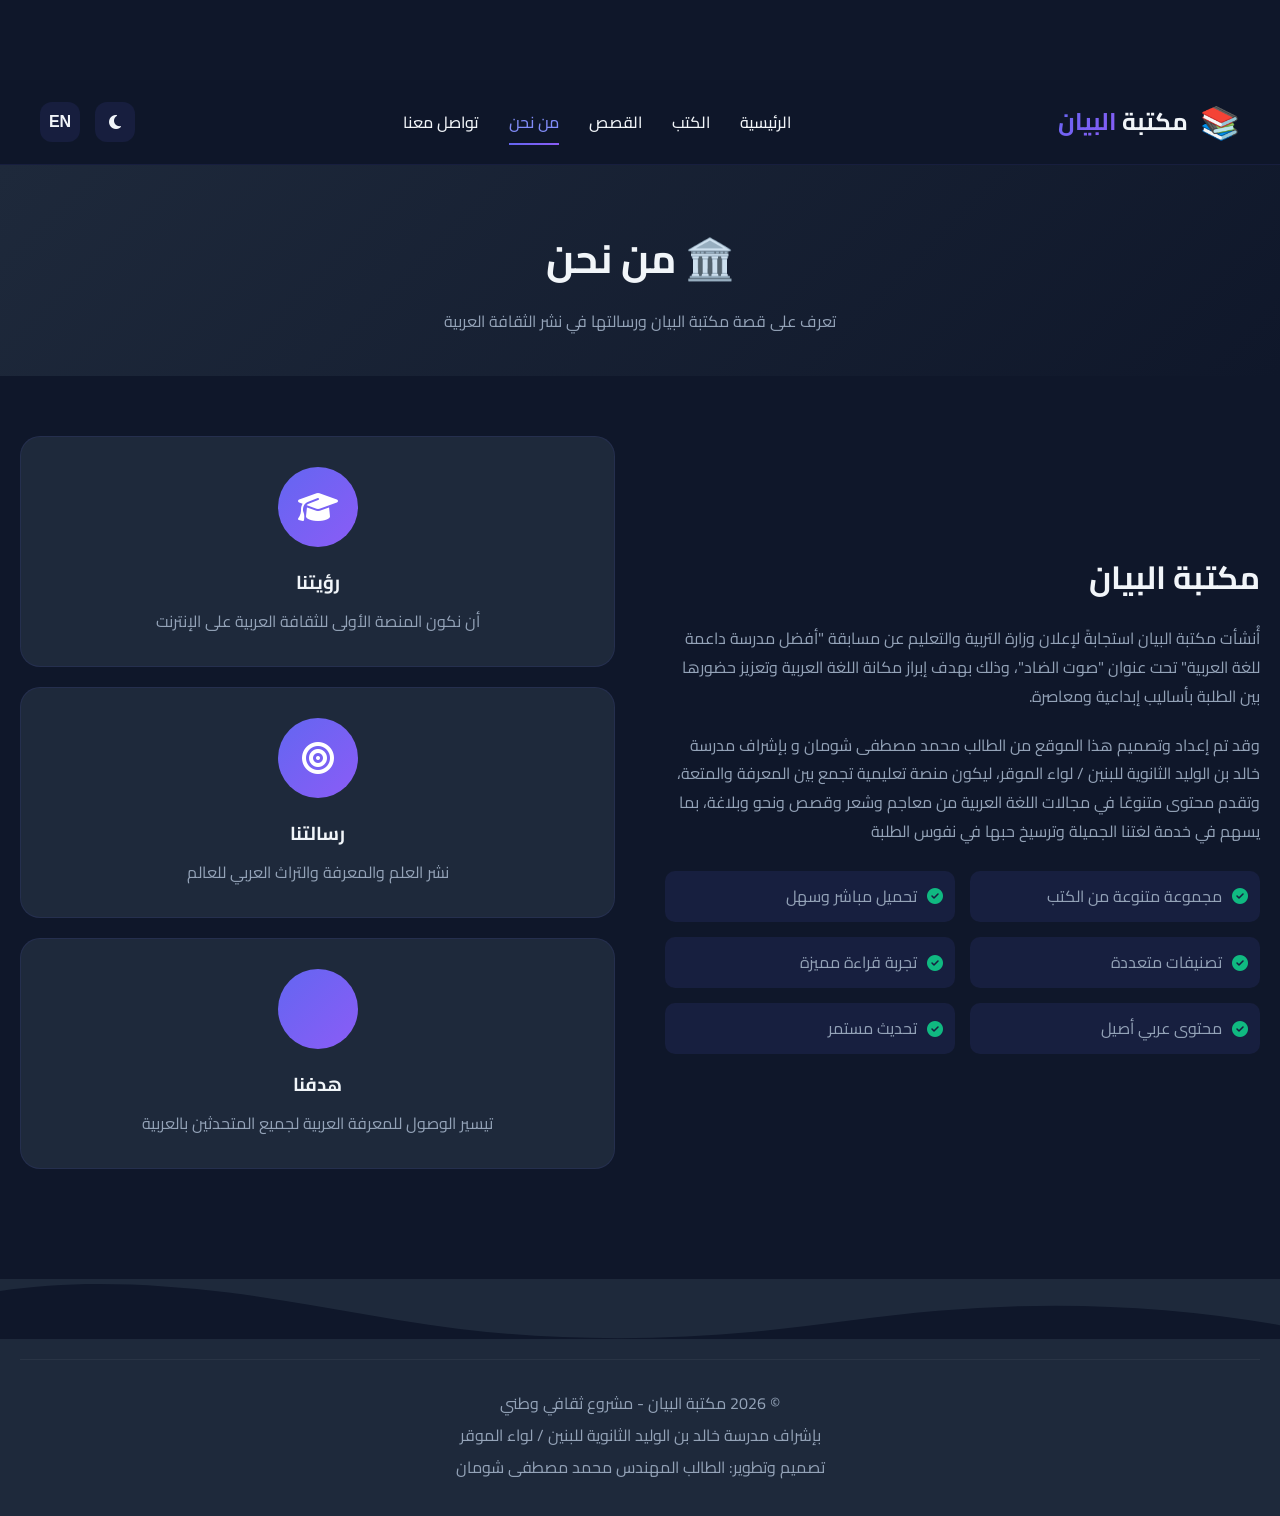
==== commit 25ffbc20: "Update about.html" ====
--- a/pages/about.html
+++ b/pages/about.html
@@ -134,7 +134,7 @@
       <div class="about-page-content">
         <h2 data-i18n="aboutHeading">مكتبة البيان</h2>
         <p data-i18n="aboutDesc"> أُنشأت مكتبة البيان استجابةً لإعلان وزارة التربية والتعليم عن مسابقة "أفضل مدرسة داعمة للغة العربية" تحت عنوان "صوت الضاد"، وذلك بهدف إبراز مكانة اللغة العربية وتعزيز حضورها بين الطلبة بأساليب إبداعية ومعاصرة. </p>
-        <p data-i18n="aboutDesc2">وقد تم إعداد وتصميم هذا الموقع من الطالب محمد مصطفى شومان و بإشراف مدرسة خالد بن الوليد الثانوية للبنين / لواء الموقر، ليكون منصة تعليمية تجمع بين المعرفة والمتعة، وتقدم محتوى متنوعًا في مجالات اللغة العربية من معاجم وشعر وقصص ونحو وبلاغة، بما يسهم في خدمة لغتنا الجميلة وترسيخ حبها في نفوس الطلبة.</p>
+        <p data-i18n="aboutDesc2"> وقد تم إعداد وتصميم هذا الموقع من الطالب محمد مصطفى شومان و بإشراف مدرسة خالد بن الوليد الثانوية للبنين / لواء الموقر، ليكون منصة تعليمية تجمع بين المعرفة والمتعة، وتقدم محتوى متنوعًا في مجالات اللغة العربية من معاجم وشعر وقصص ونحو وبلاغة، بما يسهم في خدمة لغتنا الجميلة وترسيخ حبها في نفوس الطلبة </p>
         
         <div class="about-page-features">
           <div class="feature-item">
@@ -214,3 +214,4 @@
 </html>
 
 
+
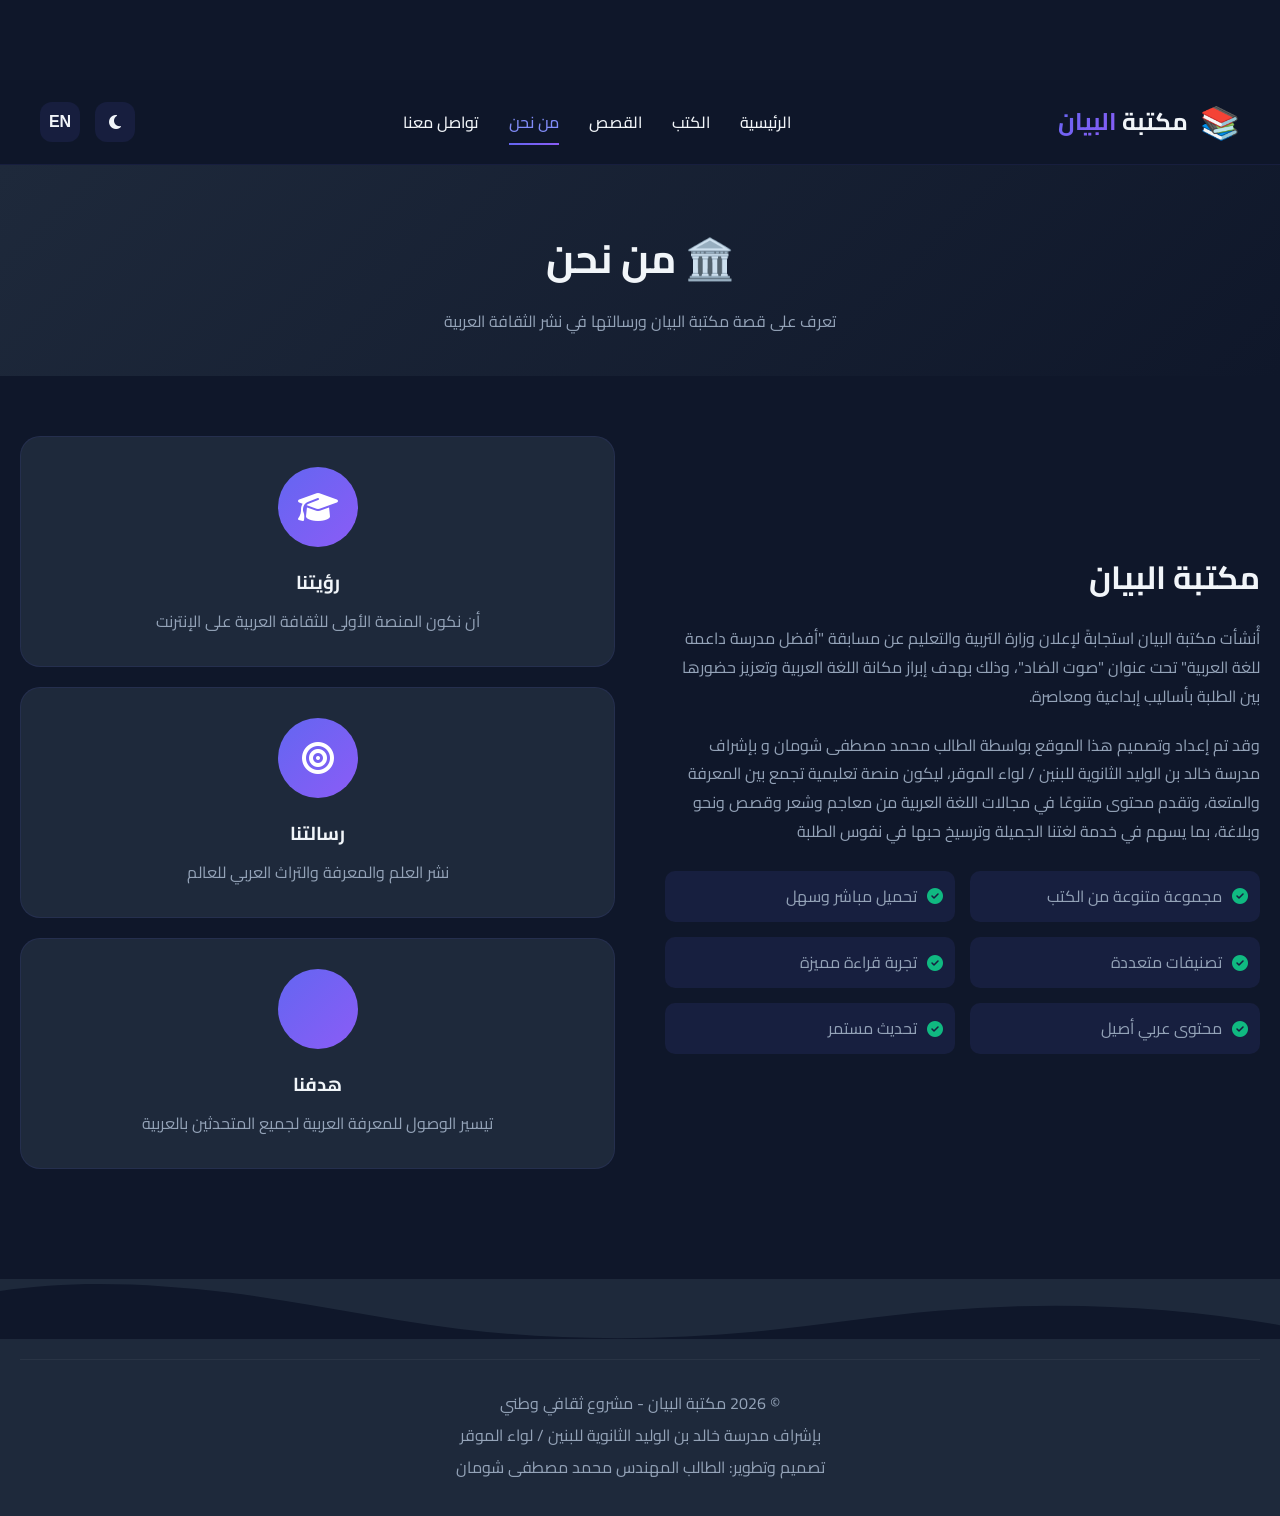
==== commit bb905988: "Update about.html" ====
--- a/pages/about.html
+++ b/pages/about.html
@@ -134,7 +134,7 @@
       <div class="about-page-content">
         <h2 data-i18n="aboutHeading">مكتبة البيان</h2>
         <p data-i18n="aboutDesc"> أُنشأت مكتبة البيان استجابةً لإعلان وزارة التربية والتعليم عن مسابقة "أفضل مدرسة داعمة للغة العربية" تحت عنوان "صوت الضاد"، وذلك بهدف إبراز مكانة اللغة العربية وتعزيز حضورها بين الطلبة بأساليب إبداعية ومعاصرة. </p>
-        <p data-i18n="aboutDesc2"> وقد تم إعداد وتصميم هذا الموقع من الطالب محمد مصطفى شومان و بإشراف مدرسة خالد بن الوليد الثانوية للبنين / لواء الموقر، ليكون منصة تعليمية تجمع بين المعرفة والمتعة، وتقدم محتوى متنوعًا في مجالات اللغة العربية من معاجم وشعر وقصص ونحو وبلاغة، بما يسهم في خدمة لغتنا الجميلة وترسيخ حبها في نفوس الطلبة </p>
+        <p data-i18n="aboutDesc2"> وقد تم إعداد وتصميم هذا الموقع بواسطة الطالب محمد مصطفى شومان و بإشراف مدرسة خالد بن الوليد الثانوية للبنين / لواء الموقر، ليكون منصة تعليمية تجمع بين المعرفة والمتعة، وتقدم محتوى متنوعًا في مجالات اللغة العربية من معاجم وشعر وقصص ونحو وبلاغة، بما يسهم في خدمة لغتنا الجميلة وترسيخ حبها في نفوس الطلبة </p>
         
         <div class="about-page-features">
           <div class="feature-item">
@@ -215,3 +215,4 @@
 
 
 
+
